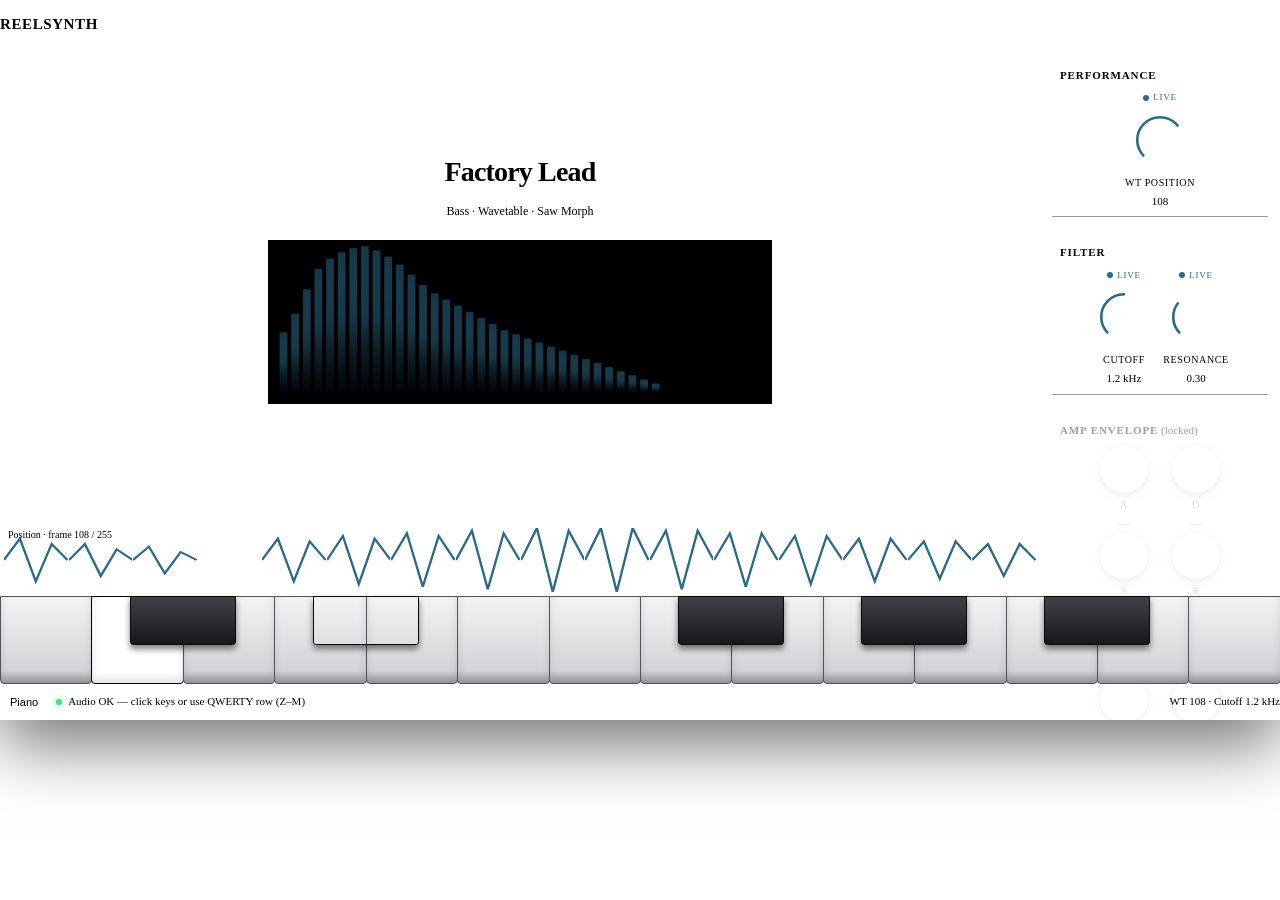
==== brand/mockups/s1-performance.html @ adc5a23c "feat(brand): add S6 HTML/CSS UI mockups for Gate 1 review Static dark-theme mockups for full S6 layo" ====
<!DOCTYPE html>
<html lang="en" data-theme="reelsynth-dark">
<head>
  <meta charset="UTF-8">
  <meta name="viewport" content="width=1280">
  <title>ReelSynth S1 — Performance Mockup</title>
  <link rel="stylesheet" href="mockups.css">
</head>
<body>
  <div class="rs-app rs-app--s1" role="img" aria-label="ReelSynth S1 performance layout mockup">
    <!-- Header: wordmark only -->
    <header class="rs-header">
      <span class="rs-wordmark">ReelSynth</span>
    </header>

    <div class="rs-s1-main">
      <!-- Center: preset hero + WT strip -->
      <main class="rs-s1-center">
        <div class="rs-spectrum-hero">
          <h1 class="rs-spectrum-hero__title">Factory Lead</h1>
          <p class="rs-spectrum-hero__category">Bass · Wavetable · Saw Morph</p>
          <div class="rs-spectrum-hero__viz">
            <svg viewBox="0 0 520 160" width="100%" height="100%" preserveAspectRatio="none">
              <defs>
                <linearGradient id="spec-grad" x1="0" y1="0" x2="0" y2="1">
                  <stop offset="0%" stop-color="#183d50" stop-opacity="0.9"/>
                  <stop offset="50%" stop-color="#2a6b8a" stop-opacity="0.5"/>
                  <stop offset="100%" stop-color="#183d50" stop-opacity="0.1"/>
                </linearGradient>
              </defs>
              <rect width="520" height="160" fill="var(--bg)"/>
              <!-- Static spectrum bars -->
              <rect x="12" y="90" width="8" height="58" fill="url(#spec-grad)" rx="1"/>
              <rect x="24" y="72" width="8" height="76" fill="url(#spec-grad)" rx="1"/>
              <rect x="36" y="48" width="8" height="100" fill="url(#spec-grad)" rx="1"/>
              <rect x="48" y="28" width="8" height="120" fill="url(#spec-grad)" rx="1"/>
              <rect x="60" y="18" width="8" height="130" fill="url(#spec-grad)" rx="1"/>
              <rect x="72" y="12" width="8" height="136" fill="url(#spec-grad)" rx="1"/>
              <rect x="84" y="8" width="8" height="140" fill="url(#spec-grad)" rx="1"/>
              <rect x="96" y="6" width="8" height="142" fill="url(#spec-grad)" rx="1"/>
              <rect x="108" y="10" width="8" height="138" fill="url(#spec-grad)" rx="1"/>
              <rect x="120" y="16" width="8" height="132" fill="url(#spec-grad)" rx="1"/>
              <rect x="132" y="24" width="8" height="124" fill="url(#spec-grad)" rx="1"/>
              <rect x="144" y="34" width="8" height="114" fill="url(#spec-grad)" rx="1"/>
              <rect x="156" y="44" width="8" height="104" fill="url(#spec-grad)" rx="1"/>
              <rect x="168" y="52" width="8" height="96" fill="url(#spec-grad)" rx="1"/>
              <rect x="180" y="58" width="8" height="90" fill="url(#spec-grad)" rx="1"/>
              <rect x="192" y="64" width="8" height="84" fill="url(#spec-grad)" rx="1"/>
              <rect x="204" y="70" width="8" height="78" fill="url(#spec-grad)" rx="1"/>
              <rect x="216" y="76" width="8" height="72" fill="url(#spec-grad)" rx="1"/>
              <rect x="228" y="82" width="8" height="66" fill="url(#spec-grad)" rx="1"/>
              <rect x="240" y="88" width="8" height="60" fill="url(#spec-grad)" rx="1"/>
              <rect x="252" y="92" width="8" height="56" fill="url(#spec-grad)" rx="1"/>
              <rect x="264" y="96" width="8" height="52" fill="url(#spec-grad)" rx="1"/>
              <rect x="276" y="100" width="8" height="48" fill="url(#spec-grad)" rx="1"/>
              <rect x="288" y="104" width="8" height="44" fill="url(#spec-grad)" rx="1"/>
              <rect x="300" y="108" width="8" height="40" fill="url(#spec-grad)" rx="1"/>
              <rect x="312" y="112" width="8" height="36" fill="url(#spec-grad)" rx="1"/>
              <rect x="324" y="116" width="8" height="32" fill="url(#spec-grad)" rx="1"/>
              <rect x="336" y="120" width="8" height="28" fill="url(#spec-grad)" rx="1"/>
              <rect x="348" y="124" width="8" height="24" fill="url(#spec-grad)" rx="1"/>
              <rect x="360" y="128" width="8" height="20" fill="url(#spec-grad)" rx="1"/>
              <rect x="372" y="132" width="8" height="16" fill="url(#spec-grad)" rx="1"/>
              <rect x="384" y="136" width="8" height="12" fill="url(#spec-grad)" rx="1"/>
              <rect x="396" y="140" width="8" height="8" fill="url(#spec-grad)" rx="1"/>
              <!-- Waveform overlay -->
              <path d="M12 80 Q130 20 260 80 T500 80" fill="none" stroke="var(--accent-on)" stroke-width="1.5" opacity="0.6"/>
            </svg>
          </div>
        </div>

        <div class="rs-wt-strip" style="flex-shrink:0;">
          <span class="rs-wt-strip__label">Position · frame 108 / 255</span>
          <div class="rs-wt-strip__frames">
            <div class="rs-wt-frame"><svg viewBox="0 0 40 48" preserveAspectRatio="none"><path d="M0 24 L10 8 L20 40 L30 12 L40 24" fill="none" stroke="var(--accent-ui)" stroke-width="1.5"/></svg></div>
            <div class="rs-wt-frame"><svg viewBox="0 0 40 48" preserveAspectRatio="none"><path d="M0 24 L10 12 L20 36 L30 16 L40 24" fill="none" stroke="var(--accent-ui)" stroke-width="1.5"/></svg></div>
            <div class="rs-wt-frame"><svg viewBox="0 0 40 48" preserveAspectRatio="none"><path d="M0 24 L10 14 L20 34 L30 18 L40 24" fill="none" stroke="var(--accent-ui)" stroke-width="1.5"/></svg></div>
            <div class="rs-wt-frame rs-wt-frame--active"><svg viewBox="0 0 40 48" preserveAspectRatio="none"><path d="M0 24 L10 10 L20 38 L30 14 L40 24" fill="none" stroke="var(--accent)" stroke-width="2"/></svg></div>
            <div class="rs-wt-frame"><svg viewBox="0 0 40 48" preserveAspectRatio="none"><path d="M0 24 L10 8 L20 40 L30 10 L40 24" fill="none" stroke="var(--accent-ui)" stroke-width="1.5"/></svg></div>
            <div class="rs-wt-frame"><svg viewBox="0 0 40 48" preserveAspectRatio="none"><path d="M0 24 L10 6 L20 42 L30 8 L40 24" fill="none" stroke="var(--accent-ui)" stroke-width="1.5"/></svg></div>
            <div class="rs-wt-frame"><svg viewBox="0 0 40 48" preserveAspectRatio="none"><path d="M0 24 L10 4 L20 44 L30 6 L40 24" fill="none" stroke="var(--accent-ui)" stroke-width="1.5"/></svg></div>
            <div class="rs-wt-frame"><svg viewBox="0 0 40 48" preserveAspectRatio="none"><path d="M0 24 L10 2 L20 46 L30 4 L40 24" fill="none" stroke="var(--accent-ui)" stroke-width="1.5"/></svg></div>
            <div class="rs-wt-frame"><svg viewBox="0 0 40 48" preserveAspectRatio="none"><path d="M0 24 L10 0 L20 48 L30 2 L40 24" fill="none" stroke="var(--accent-ui)" stroke-width="1.5"/></svg></div>
            <div class="rs-wt-frame"><svg viewBox="0 0 40 48" preserveAspectRatio="none"><path d="M0 24 L10 0 L20 48 L30 0 L40 24" fill="none" stroke="var(--accent-ui)" stroke-width="1.5"/></svg></div>
            <div class="rs-wt-frame"><svg viewBox="0 0 40 48" preserveAspectRatio="none"><path d="M0 24 L10 2 L20 46 L30 2 L40 24" fill="none" stroke="var(--accent-ui)" stroke-width="1.5"/></svg></div>
            <div class="rs-wt-frame"><svg viewBox="0 0 40 48" preserveAspectRatio="none"><path d="M0 24 L10 4 L20 44 L30 4 L40 24" fill="none" stroke="var(--accent-ui)" stroke-width="1.5"/></svg></div>
            <div class="rs-wt-frame"><svg viewBox="0 0 40 48" preserveAspectRatio="none"><path d="M0 24 L10 6 L20 42 L30 6 L40 24" fill="none" stroke="var(--accent-ui)" stroke-width="1.5"/></svg></div>
            <div class="rs-wt-frame"><svg viewBox="0 0 40 48" preserveAspectRatio="none"><path d="M0 24 L10 8 L20 40 L30 8 L40 24" fill="none" stroke="var(--accent-ui)" stroke-width="1.5"/></svg></div>
            <div class="rs-wt-frame"><svg viewBox="0 0 40 48" preserveAspectRatio="none"><path d="M0 24 L10 10 L20 38 L30 10 L40 24" fill="none" stroke="var(--accent-ui)" stroke-width="1.5"/></svg></div>
            <div class="rs-wt-frame"><svg viewBox="0 0 40 48" preserveAspectRatio="none"><path d="M0 24 L10 12 L20 36 L30 12 L40 24" fill="none" stroke="var(--accent-ui)" stroke-width="1.5"/></svg></div>
          </div>
          <div class="rs-wt-strip__playhead" style="left:42%;"></div>
        </div>
      </main>

      <!-- Right rail: WT + Filter wired; ADSR/LFO disabled -->
      <aside class="rs-col rs-col--right">
        <div style="padding:12px; display:flex; flex-direction:column; gap:12px;">
          <div class="rs-panel">
            <div class="rs-panel__title">Performance</div>
            <div class="rs-knob-row">
              <div class="rs-knob rs-knob--wired">
                <span class="rs-wire-badge">Live</span>
                <div class="rs-knob__dial rs-knob__dial--lg">
                  <svg class="rs-knob__arc" viewBox="0 0 64 64"><circle cx="32" cy="32" r="26" fill="none" stroke="var(--border)" stroke-width="3" stroke-dasharray="130 32" transform="rotate(135 32 32)"/><circle cx="32" cy="32" r="26" fill="none" stroke="var(--accent-ui)" stroke-width="3" stroke-dasharray="85 77" transform="rotate(135 32 32)"/></svg>
                  <div class="rs-knob__pointer" style="transform:rotate(42deg);"></div>
                </div>
                <span class="rs-knob__label">WT Position</span>
                <span class="rs-knob__value">108</span>
              </div>
            </div>
          </div>

          <div class="rs-panel">
            <div class="rs-panel__title">Filter</div>
            <div class="rs-knob-row">
              <div class="rs-knob rs-knob--wired">
                <span class="rs-wire-badge">Live</span>
                <div class="rs-knob__dial rs-knob__dial--lg">
                  <svg class="rs-knob__arc" viewBox="0 0 64 64"><circle cx="32" cy="32" r="26" fill="none" stroke="var(--border)" stroke-width="3" stroke-dasharray="130 32" transform="rotate(135 32 32)"/><circle cx="32" cy="32" r="26" fill="none" stroke="var(--accent-ui)" stroke-width="3" stroke-dasharray="62 100" transform="rotate(135 32 32)"/></svg>
                  <div class="rs-knob__pointer" style="transform:rotate(35deg);"></div>
                </div>
                <span class="rs-knob__label">Cutoff</span>
                <span class="rs-knob__value">1.2 kHz</span>
              </div>
              <div class="rs-knob rs-knob--wired">
                <span class="rs-wire-badge">Live</span>
                <div class="rs-knob__dial rs-knob__dial--lg">
                  <svg class="rs-knob__arc" viewBox="0 0 64 64"><circle cx="32" cy="32" r="26" fill="none" stroke="var(--border)" stroke-width="3" stroke-dasharray="130 32" transform="rotate(135 32 32)"/><circle cx="32" cy="32" r="26" fill="none" stroke="var(--accent-ui)" stroke-width="3" stroke-dasharray="38 124" transform="rotate(135 32 32)"/></svg>
                  <div class="rs-knob__pointer" style="transform:rotate(8deg);"></div>
                </div>
                <span class="rs-knob__label">Resonance</span>
                <span class="rs-knob__value">0.30</span>
              </div>
            </div>
          </div>

          <div class="rs-panel rs-group--disabled">
            <div class="rs-panel__title">Amp Envelope</div>
            <div class="rs-knob-row">
              <div class="rs-knob rs-knob--disabled">
                <div class="rs-knob__dial rs-knob__dial--sm"><div class="rs-knob__pointer" style="transform:rotate(-30deg);"></div></div>
                <span class="rs-knob__label">A</span><span class="rs-knob__value">—</span>
              </div>
              <div class="rs-knob rs-knob--disabled">
                <div class="rs-knob__dial rs-knob__dial--sm"><div class="rs-knob__pointer" style="transform:rotate(10deg);"></div></div>
                <span class="rs-knob__label">D</span><span class="rs-knob__value">—</span>
              </div>
              <div class="rs-knob rs-knob--disabled">
                <div class="rs-knob__dial rs-knob__dial--sm"><div class="rs-knob__pointer" style="transform:rotate(45deg);"></div></div>
                <span class="rs-knob__label">S</span><span class="rs-knob__value">—</span>
              </div>
              <div class="rs-knob rs-knob--disabled">
                <div class="rs-knob__dial rs-knob__dial--sm"><div class="rs-knob__pointer" style="transform:rotate(20deg);"></div></div>
                <span class="rs-knob__label">R</span><span class="rs-knob__value">—</span>
              </div>
            </div>
          </div>

          <div class="rs-panel rs-group--disabled">
            <div class="rs-panel__title">LFO</div>
            <div class="rs-knob-row">
              <div class="rs-knob rs-knob--disabled">
                <div class="rs-knob__dial rs-knob__dial--sm"><div class="rs-knob__pointer" style="transform:rotate(0deg);"></div></div>
                <span class="rs-knob__label">Rate</span><span class="rs-knob__value">—</span>
              </div>
              <div class="rs-knob rs-knob--disabled">
                <div class="rs-knob__dial rs-knob__dial--sm"><div class="rs-knob__pointer" style="transform:rotate(0deg);"></div></div>
                <span class="rs-knob__label">Depth</span><span class="rs-knob__value">—</span>
              </div>
            </div>
          </div>
        </div>
      </aside>
    </div>

    <!-- Piano (toggleable via footer) -->
    <div class="rs-piano-wrap">
      <div class="rs-piano">
        <div class="rs-piano__white">
          <div class="rs-piano__white-key"></div>
          <div class="rs-piano__white-key rs-piano__white-key--active"></div>
          <div class="rs-piano__white-key"></div>
          <div class="rs-piano__white-key"></div>
          <div class="rs-piano__white-key"></div>
          <div class="rs-piano__white-key"></div>
          <div class="rs-piano__white-key"></div>
          <div class="rs-piano__white-key"></div>
          <div class="rs-piano__white-key"></div>
          <div class="rs-piano__white-key"></div>
          <div class="rs-piano__white-key"></div>
          <div class="rs-piano__white-key"></div>
          <div class="rs-piano__white-key"></div>
          <div class="rs-piano__white-key"></div>
        </div>
        <div class="rs-piano__black-keys">
          <div class="rs-piano__black-slot"><div class="rs-piano__black-key"></div></div>
          <div class="rs-piano__black-slot"><div class="rs-piano__black-key rs-piano__black-key--active"></div></div>
          <div class="rs-piano__black-slot"><div class="rs-piano__black-key"></div></div>
          <div class="rs-piano__black-slot"><div class="rs-piano__black-key"></div></div>
          <div class="rs-piano__black-slot"><div class="rs-piano__black-key"></div></div>
          <div class="rs-piano__black-slot"><div class="rs-piano__black-key"></div></div>
          <div class="rs-piano__black-slot"><div class="rs-piano__black-key"></div></div>
        </div>
      </div>
    </div>

    <!-- Footer: piano toggle + status -->
    <footer class="rs-footer">
      <button class="rs-toggle rs-toggle--on" type="button" aria-pressed="true">Piano</button>
      <span class="rs-status"><span class="rs-status__dot"></span>Audio OK — click keys or use QWERTY row (Z–M)</span>
      <span class="mono muted">WT 108 · Cutoff 1.2 kHz</span>
    </footer>
  </div>
</body>
</html>
---- brand/mockups/mockups.css ----
/* ReelSynth S6 mockups — hardware-in-software UI components */

@import url("https://fonts.googleapis.com/css2?family=IBM+Plex+Sans:wght@400;500;600&family=Inter:wght@400;500;600&family=JetBrains+Mono:wght@400;500&display=swap");
@import url("../design/tokens.css");

:root {
  --accent-ui: #2a6b8a;
  --accent-glow: color-mix(in oklch, var(--accent) 35%, transparent);
  --panel-inset: inset 0 1px 0 color-mix(in oklch, white 6%, transparent),
    inset 0 -1px 0 color-mix(in oklch, black 40%, transparent);
  --shadow-panel: 0 1px 0 color-mix(in oklch, white 4%, transparent);
  --grid-unit: 8px;
  --osc-width: 280px;
  --rail-width: 240px;
  --header-h: 48px;
  --footer-h: 36px;
  --knob-sm: 48px;
  --knob-md: 56px;
  --knob-lg: 64px;
}

*,
*::before,
*::after {
  box-sizing: border-box;
}

html,
body {
  margin: 0;
  padding: 0;
  background: var(--bg);
  color: var(--text);
  font-family: var(--font-body);
  font-size: 13px;
  line-height: 1.4;
  -webkit-font-smoothing: antialiased;
}

body {
  min-height: 100vh;
  display: flex;
  align-items: flex-start;
  justify-content: center;
  padding: var(--space-md);
}

h1,
h2,
h3,
h4,
.rs-section-title {
  font-family: var(--font-heading);
  font-weight: 600;
  margin: 0;
  letter-spacing: -0.02em;
}

.mono {
  font-family: var(--font-mono);
  font-size: 11px;
}

.muted {
  color: var(--text-muted);
}

/* ── App shell ─────────────────────────────────────────────── */

.rs-app {
  width: 1280px;
  height: 820px;
  background: var(--bg);
  border: 1px solid var(--border);
  border-radius: var(--radius-sm);
  display: flex;
  flex-direction: column;
  overflow: hidden;
  box-shadow: 0 24px 64px color-mix(in oklch, black 55%, transparent);
}

.rs-app--narrow {
  width: 900px;
  height: 600px;
}

.rs-app--s1 {
  width: 1280px;
  height: 720px;
}

/* ── Header / footer ───────────────────────────────────────── */

.rs-header {
  height: var(--header-h);
  min-height: var(--header-h);
  display: flex;
  align-items: center;
  gap: var(--grid-unit);
  padding: 0 var(--space-sm);
  background: var(--surface2);
  border-bottom: 1px solid var(--border);
}

.rs-wordmark {
  font-family: var(--font-heading);
  font-size: 15px;
  font-weight: 600;
  letter-spacing: 0.04em;
  text-transform: uppercase;
  color: var(--text);
  white-space: nowrap;
}

.rs-header__spacer {
  flex: 1;
}

.rs-preset-bar {
  display: flex;
  align-items: center;
  gap: var(--grid-unit);
}

.rs-preset-name {
  font-family: var(--font-heading);
  font-size: 14px;
  font-weight: 500;
}

.rs-preset-category {
  font-size: 11px;
  color: var(--text-muted);
  padding: 2px 8px;
  border: 1px solid var(--border);
  border-radius: 999px;
  background: var(--bg-muted);
}

.rs-footer {
  height: var(--footer-h);
  min-height: var(--footer-h);
  display: flex;
  align-items: center;
  gap: var(--grid-unit);
  padding: 0 var(--space-sm);
  background: var(--surface2);
  border-top: 1px solid var(--border);
  font-size: 11px;
  color: var(--text-muted);
}

.rs-status {
  flex: 1;
  font-family: var(--font-mono);
}

.rs-status__dot {
  display: inline-block;
  width: 6px;
  height: 6px;
  border-radius: 50%;
  background: #4ade80;
  margin-right: 6px;
  box-shadow: 0 0 6px #4ade80;
}

/* ── Main layout grid ──────────────────────────────────────── */

.rs-main {
  flex: 1;
  display: grid;
  grid-template-columns: var(--osc-width) 1fr var(--rail-width);
  min-height: 0;
  overflow: hidden;
}

.rs-col {
  display: flex;
  flex-direction: column;
  min-height: 0;
  border-right: 1px solid var(--border);
}

.rs-col:last-child {
  border-right: none;
}

.rs-col--center {
  background: var(--bg);
}

/* ── Panels ────────────────────────────────────────────────── */

.rs-panel {
  background: var(--bg-muted);
  border: 1px solid var(--border);
  border-radius: var(--radius-sm);
  padding: var(--grid-unit);
  box-shadow: var(--panel-inset);
}

.rs-panel + .rs-panel {
  margin-top: var(--grid-unit);
}

.rs-panel__title {
  font-family: var(--font-heading);
  font-size: 11px;
  font-weight: 600;
  text-transform: uppercase;
  letter-spacing: 0.08em;
  color: var(--text-muted);
  margin-bottom: var(--grid-unit);
}

.rs-panel__body {
  display: flex;
  flex-direction: column;
  gap: var(--grid-unit);
}

/* ── Tabs ──────────────────────────────────────────────────── */

.rs-tabs {
  display: flex;
  gap: 2px;
  background: var(--surface2);
  border-radius: var(--radius-sm);
  padding: 2px;
  border: 1px solid var(--border);
}

.rs-tab {
  flex: 1;
  text-align: center;
  padding: 6px 8px;
  font-size: 11px;
  font-weight: 500;
  color: var(--text-muted);
  border-radius: 8px;
  cursor: default;
  border: none;
  background: transparent;
}

.rs-tab--active {
  background: var(--accent);
  color: var(--accent-on);
}

.rs-tab:disabled,
.rs-tab--disabled {
  opacity: 0.35;
  pointer-events: none;
}

/* ── Knobs ─────────────────────────────────────────────────── */

.rs-knob-row {
  display: flex;
  flex-wrap: wrap;
  gap: var(--space-sm);
  justify-content: center;
}

.rs-knob {
  display: flex;
  flex-direction: column;
  align-items: center;
  gap: 4px;
  width: 72px;
}

.rs-knob__label {
  font-size: 10px;
  color: var(--text-muted);
  text-transform: uppercase;
  letter-spacing: 0.06em;
}

.rs-knob__dial {
  position: relative;
  border-radius: 50%;
  background: radial-gradient(
    circle at 35% 30%,
    color-mix(in oklch, white 12%, var(--surface2)),
    var(--surface2) 55%,
    color-mix(in oklch, black 30%, var(--bg)) 100%
  );
  border: 1px solid var(--border);
  box-shadow: var(--panel-inset), 0 2px 8px color-mix(in oklch, black 50%, transparent);
}

.rs-knob__dial--sm {
  width: var(--knob-sm);
  height: var(--knob-sm);
}

.rs-knob__dial--md {
  width: var(--knob-md);
  height: var(--knob-md);
}

.rs-knob__dial--lg {
  width: var(--knob-lg);
  height: var(--knob-lg);
}

.rs-knob__arc {
  position: absolute;
  inset: 4px;
}

.rs-knob__pointer {
  position: absolute;
  top: 50%;
  left: 50%;
  width: 2px;
  height: 38%;
  background: var(--text);
  transform-origin: bottom center;
  border-radius: 1px;
  margin-left: -1px;
  margin-top: -38%;
}

.rs-knob__value {
  font-family: var(--font-mono);
  font-size: 11px;
  color: var(--text);
}

.rs-knob--wired .rs-knob__dial {
  border-color: var(--accent-ui);
  box-shadow: var(--panel-inset), 0 0 0 1px color-mix(in oklch, var(--accent-ui) 40%, transparent),
    0 0 12px var(--accent-glow);
}

.rs-knob--disabled {
  opacity: 0.38;
  filter: grayscale(0.6);
}

.rs-knob--disabled .rs-knob__pointer {
  background: var(--text-muted);
}

/* ── Sliders ───────────────────────────────────────────────── */

.rs-slider {
  display: flex;
  flex-direction: column;
  gap: 4px;
}

.rs-slider__label {
  font-size: 10px;
  color: var(--text-muted);
  text-transform: uppercase;
  letter-spacing: 0.06em;
}

.rs-slider__track {
  position: relative;
  height: 6px;
  background: var(--surface2);
  border-radius: 3px;
  border: 1px solid var(--border);
}

.rs-slider__fill {
  position: absolute;
  left: 0;
  top: 0;
  bottom: 0;
  background: linear-gradient(90deg, var(--accent-muted), var(--accent));
  border-radius: 2px;
}

.rs-slider__thumb {
  position: absolute;
  top: 50%;
  width: 12px;
  height: 12px;
  margin-top: -6px;
  margin-left: -6px;
  background: var(--text);
  border: 2px solid var(--accent);
  border-radius: 50%;
  box-shadow: 0 1px 4px color-mix(in oklch, black 60%, transparent);
}

.rs-slider__value {
  font-family: var(--font-mono);
  font-size: 11px;
}

/* ── WT strip ──────────────────────────────────────────────── */

.rs-wt-strip {
  position: relative;
  height: 72px;
  background: var(--surface2);
  border: 1px solid var(--border);
  border-radius: var(--radius-sm);
  display: flex;
  align-items: stretch;
  overflow: hidden;
}

.rs-wt-strip__frames {
  display: flex;
  flex: 1;
  gap: 1px;
  padding: 4px;
}

.rs-wt-frame {
  flex: 1;
  min-width: 0;
  border-radius: 4px;
  background: var(--bg);
  border: 1px solid var(--border);
  position: relative;
  overflow: hidden;
}

.rs-wt-frame svg {
  width: 100%;
  height: 100%;
  display: block;
}

.rs-wt-frame--active {
  border-color: var(--accent-ui);
  box-shadow: 0 0 8px var(--accent-glow);
}

.rs-wt-strip__playhead {
  position: absolute;
  top: 4px;
  bottom: 4px;
  width: 2px;
  background: var(--accent);
  box-shadow: 0 0 8px var(--accent), 0 0 2px var(--accent-on);
  z-index: 2;
  pointer-events: none;
}

.rs-wt-strip__label {
  position: absolute;
  top: 4px;
  left: 8px;
  font-size: 10px;
  color: var(--text-muted);
  z-index: 1;
}

/* ── WT 2D / 3D views ──────────────────────────────────────── */

.rs-wt-views {
  display: grid;
  grid-template-columns: 1fr 1fr;
  gap: var(--grid-unit);
  flex: 1;
  min-height: 0;
}

.rs-wt-view {
  background: var(--surface2);
  border: 1px solid var(--border);
  border-radius: var(--radius-sm);
  position: relative;
  overflow: hidden;
  min-height: 140px;
}

.rs-wt-view__label {
  position: absolute;
  top: 6px;
  left: 8px;
  font-size: 10px;
  color: var(--text-muted);
  text-transform: uppercase;
  letter-spacing: 0.08em;
  z-index: 1;
}

.rs-wt-view svg,
.rs-wt-view canvas {
  width: 100%;
  height: 100%;
  display: block;
}

.rs-wt-3d-mesh {
  width: 100%;
  height: 100%;
  background:
    linear-gradient(135deg, transparent 48%, var(--border) 49%, var(--border) 51%, transparent 52%),
    linear-gradient(45deg, transparent 48%, var(--border) 49%, var(--border) 51%, transparent 52%),
    linear-gradient(180deg, var(--accent-muted) 0%, var(--bg) 40%, var(--surface2) 100%);
  background-size: 24px 24px, 24px 24px, 100% 100%;
  opacity: 0.85;
}

/* ── Spectrum hero (S1) ────────────────────────────────────── */

.rs-spectrum-hero {
  flex: 1;
  display: flex;
  flex-direction: column;
  align-items: center;
  justify-content: center;
  gap: var(--space-sm);
  padding: var(--space-md);
  min-height: 0;
}

.rs-spectrum-hero__title {
  font-family: var(--font-heading);
  font-size: 28px;
  font-weight: 600;
  letter-spacing: -0.03em;
}

.rs-spectrum-hero__category {
  font-size: 12px;
  color: var(--text-muted);
}

.rs-spectrum-hero__viz {
  width: 100%;
  max-width: 520px;
  height: 180px;
  background: var(--surface2);
  border: 1px solid var(--border);
  border-radius: var(--radius-md);
  padding: var(--grid-unit);
}

/* ── Collapsible sections ──────────────────────────────────── */

.rs-section {
  border-top: 1px solid var(--border);
  background: var(--bg-muted);
}

.rs-section__header {
  display: flex;
  align-items: center;
  gap: var(--grid-unit);
  padding: 6px var(--space-sm);
  cursor: default;
  user-select: none;
  background: var(--surface2);
  border-bottom: 1px solid var(--border);
}

.rs-section__chevron {
  width: 12px;
  height: 12px;
  color: var(--text-muted);
  transition: transform 120ms cubic-bezier(0.4, 0, 0.2, 1);
}

.rs-section--collapsed .rs-section__chevron {
  transform: rotate(-90deg);
}

.rs-section--collapsed .rs-section__body {
  display: none;
}

.rs-section__title {
  font-family: var(--font-heading);
  font-size: 11px;
  font-weight: 600;
  text-transform: uppercase;
  letter-spacing: 0.08em;
}

.rs-section__meta {
  margin-left: auto;
  font-size: 10px;
  color: var(--text-muted);
  font-family: var(--font-mono);
}

.rs-section__body {
  padding: var(--grid-unit) var(--space-sm);
}

/* ── Mod matrix ────────────────────────────────────────────── */

.rs-mod-grid {
  display: flex;
  flex-direction: column;
  gap: 2px;
}

.rs-mod-row {
  display: grid;
  grid-template-columns: 100px 1fr 72px 72px 48px;
  gap: var(--grid-unit);
  align-items: center;
  padding: 4px 8px;
  background: var(--bg-muted);
  border: 1px solid var(--border);
  border-radius: 6px;
  font-size: 11px;
}

.rs-mod-row:hover {
  background: color-mix(in oklch, var(--accent) 14%, var(--bg-muted));
}

.rs-mod-row__src,
.rs-mod-row__dst {
  font-family: var(--font-mono);
  font-size: 10px;
}

.rs-mod-cell {
  display: flex;
  align-items: center;
  justify-content: center;
  height: 28px;
  background: var(--surface2);
  border: 1px solid var(--border);
  border-radius: 4px;
  font-family: var(--font-mono);
  font-size: 11px;
  cursor: default;
}

.rs-mod-cell--positive {
  color: #4ade80;
  border-color: color-mix(in oklch, #4ade80 40%, var(--border));
}

.rs-mod-cell--negative {
  color: #f87171;
  border-color: color-mix(in oklch, #f87171 40%, var(--border));
}

.rs-mod-cell--bipolar {
  color: var(--accent-on);
  background: var(--accent-muted);
  border-color: var(--accent-ui);
}

/* ── FX rack ───────────────────────────────────────────────── */

.rs-fx-rack {
  display: flex;
  gap: var(--grid-unit);
  overflow-x: auto;
}

.rs-fx-slot {
  flex: 0 0 160px;
  background: var(--bg-muted);
  border: 1px solid var(--border);
  border-radius: var(--radius-sm);
  padding: var(--grid-unit);
}

.rs-fx-slot__name {
  font-size: 11px;
  font-weight: 600;
  margin-bottom: 4px;
}

.rs-fx-slot__bypass {
  font-size: 10px;
  color: var(--text-muted);
}

.rs-fx-slot--active {
  border-color: var(--accent-ui);
}

/* ── ADSR graph ────────────────────────────────────────────── */

.rs-adsr-graph {
  width: 100%;
  height: 80px;
  background: var(--surface2);
  border: 1px solid var(--border);
  border-radius: var(--radius-sm);
}

/* ── Meter ─────────────────────────────────────────────────── */

.rs-meter {
  display: flex;
  gap: 3px;
  align-items: flex-end;
  height: 48px;
}

.rs-meter__bar {
  flex: 1;
  background: var(--surface2);
  border: 1px solid var(--border);
  border-radius: 2px;
  min-width: 6px;
}

.rs-meter__bar--l {
  height: 72%;
  background: linear-gradient(180deg, #4ade80, var(--accent));
}

.rs-meter__bar--r {
  height: 58%;
  background: linear-gradient(180deg, #4ade80, var(--accent));
}

/* ── Piano ─────────────────────────────────────────────────── */

.rs-piano-wrap {
  border-top: 1px solid var(--border);
  background: var(--surface2);
  padding: var(--grid-unit) var(--space-sm);
}

.rs-piano-wrap--hidden {
  display: none;
}

.rs-piano {
  position: relative;
  height: 88px;
  user-select: none;
}

.rs-piano__white {
  display: flex;
  height: 100%;
}

.rs-piano__white-key {
  flex: 1;
  background: linear-gradient(180deg, #f4f4f5 0%, #d4d4d8 85%, #a1a1aa 100%);
  border: 1px solid #52525b;
  border-radius: 0 0 4px 4px;
  margin-right: -1px;
  position: relative;
  cursor: default;
  box-shadow: inset 0 -4px 8px color-mix(in oklch, black 12%, transparent);
}

.rs-piano__white-key--active {
  background: linear-gradient(180deg, var(--accent-ui) 0%, var(--accent) 100%);
  border-color: var(--accent);
}

.rs-piano__black-keys {
  position: absolute;
  top: 0;
  left: 0;
  right: 0;
  height: 56%;
  pointer-events: none;
  display: flex;
}

.rs-piano__black-slot {
  flex: 1;
  position: relative;
}

.rs-piano__black-key {
  position: absolute;
  width: 58%;
  height: 100%;
  background: linear-gradient(180deg, #3f3f46 0%, #18181b 100%);
  border: 1px solid #09090b;
  border-radius: 0 0 3px 3px;
  right: -29%;
  pointer-events: auto;
  cursor: default;
  box-shadow: 0 4px 6px color-mix(in oklch, black 50%, transparent);
  z-index: 1;
}

.rs-piano__black-key--active {
  background: linear-gradient(180deg, var(--accent-ui) 0%, var(--accent-muted) 100%);
}

/* Black key offsets: after C, D, F, G, A white keys */
.rs-piano__black-slot:nth-child(1) .rs-piano__black-key { right: -29%; }
.rs-piano__black-slot:nth-child(2) .rs-piano__black-key { right: -29%; }
.rs-piano__black-slot:nth-child(3) .rs-piano__black-key { display: none; }
.rs-piano__black-slot:nth-child(4) .rs-piano__black-key { right: -29%; }
.rs-piano__black-slot:nth-child(5) .rs-piano__black-key { right: -29%; }
.rs-piano__black-slot:nth-child(6) .rs-piano__black-key { right: -29%; }
.rs-piano__black-slot:nth-child(7) .rs-piano__black-key { display: none; }

/* ── Toggle / buttons ──────────────────────────────────────── */

.rs-toggle {
  display: inline-flex;
  align-items: center;
  gap: 6px;
  padding: 4px 10px;
  font-size: 11px;
  color: var(--text-muted);
  background: var(--bg-muted);
  border: 1px solid var(--border);
  border-radius: 6px;
  cursor: default;
}

.rs-toggle--on {
  color: var(--accent-on);
  background: var(--accent);
  border-color: var(--accent-ui);
}

.rs-btn {
  padding: 6px 12px;
  font-size: 11px;
  font-weight: 500;
  color: var(--accent-on);
  background: var(--accent);
  border: 1px solid var(--accent-ui);
  border-radius: 6px;
  cursor: default;
}

.rs-btn--ghost {
  color: var(--text);
  background: transparent;
  border-color: var(--border);
}

/* ── Wire indicator (S1) ───────────────────────────────────── */

.rs-wire-badge {
  display: inline-flex;
  align-items: center;
  gap: 4px;
  font-size: 9px;
  font-family: var(--font-mono);
  color: var(--accent-ui);
  text-transform: uppercase;
  letter-spacing: 0.08em;
}

.rs-wire-badge::before {
  content: "";
  width: 6px;
  height: 6px;
  border-radius: 50%;
  background: var(--accent-ui);
  box-shadow: 0 0 6px var(--accent-glow);
}

/* ── S1 layout ─────────────────────────────────────────────── */

.rs-s1-main {
  flex: 1;
  display: grid;
  grid-template-columns: 1fr var(--rail-width);
  min-height: 0;
}

.rs-s1-center {
  display: flex;
  flex-direction: column;
  padding: var(--space-sm);
  gap: var(--grid-unit);
  min-height: 0;
}

/* ── Components gallery page ───────────────────────────────── */

.rs-gallery {
  max-width: 1100px;
  padding: var(--space-lg);
}

.rs-gallery h1 {
  font-size: 24px;
  margin-bottom: var(--space-xs);
}

.rs-gallery__intro {
  color: var(--text-muted);
  margin-bottom: var(--space-lg);
}

.rs-gallery__section {
  margin-bottom: var(--space-lg);
  padding-bottom: var(--space-lg);
  border-bottom: 1px solid var(--border);
}

.rs-gallery__section h2 {
  font-size: 14px;
  margin-bottom: var(--space-sm);
  color: var(--text-muted);
  text-transform: uppercase;
  letter-spacing: 0.06em;
}

.rs-gallery__row {
  display: flex;
  flex-wrap: wrap;
  gap: var(--space-md);
  align-items: flex-end;
}

.rs-gallery__spec {
  font-family: var(--font-mono);
  font-size: 10px;
  color: var(--text-muted);
  margin-top: 4px;
}

/* ── Disabled group ────────────────────────────────────────── */

.rs-group--disabled {
  opacity: 0.38;
  pointer-events: none;
  filter: grayscale(0.5);
}

.rs-group--disabled .rs-panel__title::after {
  content: " (locked)";
  font-weight: 400;
  text-transform: none;
  letter-spacing: 0;
}
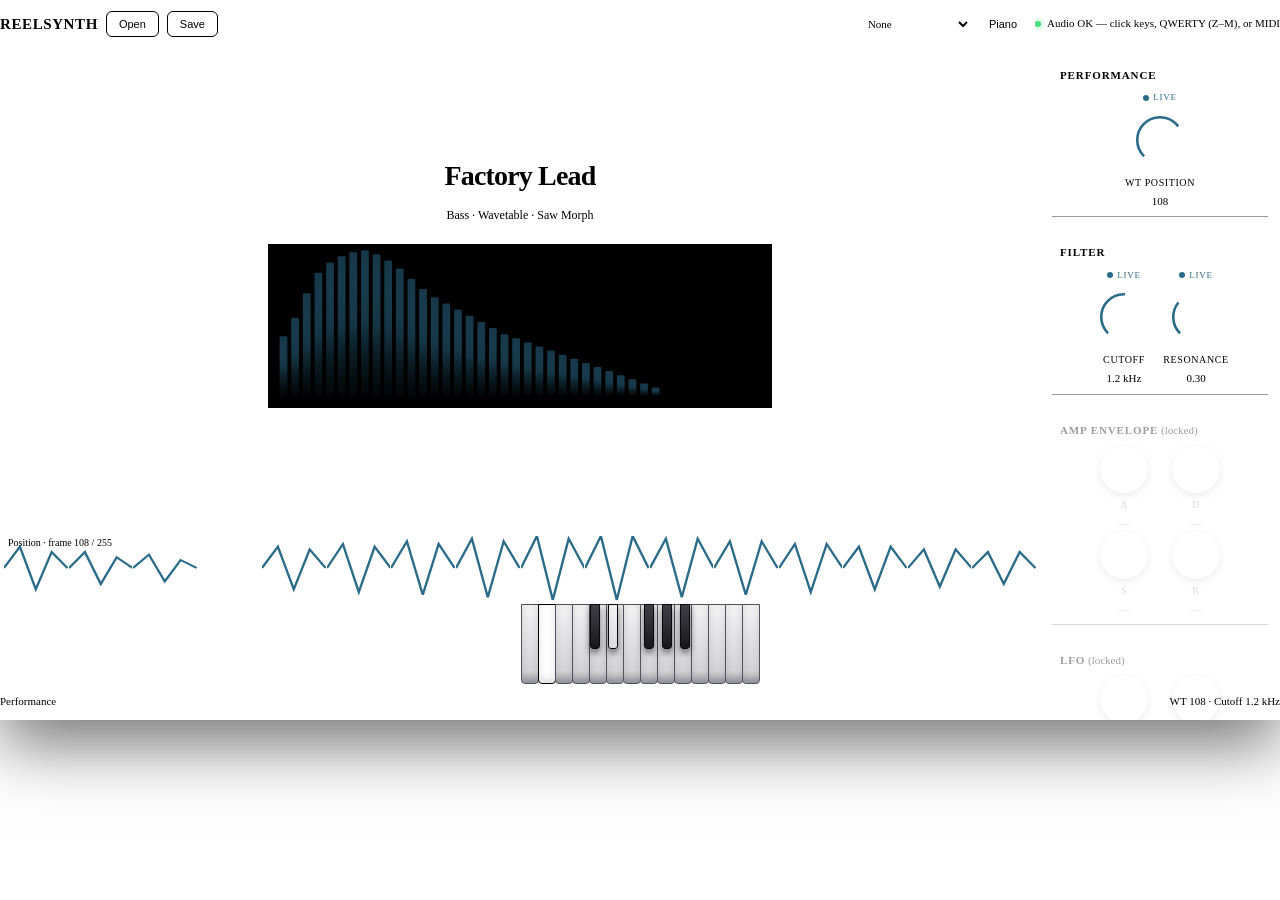
==== commit c252ca61: "feat(ui): complete S1 preset/MIDI shell and S2 WT view stubs Wire Open/Save .reelpreset dialogs, mid" ====
--- a/brand/mockups/s1-performance.html
+++ b/brand/mockups/s1-performance.html
@@ -8,9 +8,18 @@
 </head>
 <body>
   <div class="rs-app rs-app--s1" role="img" aria-label="ReelSynth S1 performance layout mockup">
-    <!-- Header: wordmark only -->
+    <!-- Header: wordmark + file I/O + MIDI + piano toggle + status -->
     <header class="rs-header">
       <span class="rs-wordmark">ReelSynth</span>
+      <button class="rs-btn rs-btn--ghost" type="button">Open</button>
+      <button class="rs-btn rs-btn--ghost" type="button">Save</button>
+      <div class="rs-header__spacer"></div>
+      <select class="rs-midi-select" aria-label="MIDI input">
+        <option>None</option>
+        <option>IAC Driver Bus 1</option>
+      </select>
+      <button class="rs-toggle rs-toggle--on" type="button" aria-pressed="true">Piano</button>
+      <span class="rs-status"><span class="rs-status__dot"></span>Audio OK — click keys, QWERTY (Z–M), or MIDI</span>
     </header>
 
     <div class="rs-s1-main">
@@ -205,11 +214,10 @@
       </div>
     </div>
 
-    <!-- Footer: piano toggle + status -->
+    <!-- Footer: param telemetry -->
     <footer class="rs-footer">
-      <button class="rs-toggle rs-toggle--on" type="button" aria-pressed="true">Piano</button>
-      <span class="rs-status"><span class="rs-status__dot"></span>Audio OK — click keys or use QWERTY row (Z–M)</span>
-      <span class="mono muted">WT 108 · Cutoff 1.2 kHz</span>
+      <span class="mono muted">Performance</span>
+      <span class="mono muted" style="margin-left:auto;">WT 108 · Cutoff 1.2 kHz</span>
     </footer>
   </div>
 </body>
--- a/brand/mockups/mockups.css
+++ b/brand/mockups/mockups.css
@@ -17,6 +17,10 @@
   --knob-sm: 48px;
   --knob-md: 56px;
   --knob-lg: 64px;
+  --piano-h: 80px;
+  --piano-white-w: 18px;
+  --piano-black-w-ratio: 0.58;
+  --piano-black-h-ratio: 0.56;
 }
 
 *,
@@ -733,8 +737,10 @@
 
 .rs-piano {
   position: relative;
-  height: 88px;
+  height: var(--piano-h);
   user-select: none;
+  display: flex;
+  justify-content: center;
 }
 
 .rs-piano__white {
@@ -743,7 +749,8 @@
 }
 
 .rs-piano__white-key {
-  flex: 1;
+  flex: 0 0 var(--piano-white-w);
+  width: var(--piano-white-w);
   background: linear-gradient(180deg, #f4f4f5 0%, #d4d4d8 85%, #a1a1aa 100%);
   border: 1px solid #52525b;
   border-radius: 0 0 4px 4px;
@@ -761,21 +768,22 @@
 .rs-piano__black-keys {
   position: absolute;
   top: 0;
-  left: 0;
-  right: 0;
-  height: 56%;
+  left: 50%;
+  transform: translateX(-50%);
+  height: calc(var(--piano-h) * var(--piano-black-h-ratio));
   pointer-events: none;
   display: flex;
 }
 
 .rs-piano__black-slot {
-  flex: 1;
+  flex: 0 0 var(--piano-white-w);
+  width: var(--piano-white-w);
   position: relative;
 }
 
 .rs-piano__black-key {
   position: absolute;
-  width: 58%;
+  width: calc(var(--piano-white-w) * var(--piano-black-w-ratio));
   height: 100%;
   background: linear-gradient(180deg, #3f3f46 0%, #18181b 100%);
   border: 1px solid #09090b;
@@ -838,6 +846,28 @@
   border-color: var(--border);
 }
 
+.rs-midi-select {
+  padding: 4px 8px;
+  font-size: 11px;
+  font-family: var(--font-mono);
+  color: var(--text-muted);
+  background: var(--bg-muted);
+  border: 1px solid var(--border);
+  border-radius: 6px;
+  max-width: 160px;
+}
+
+.rs-header .rs-status {
+  flex: 0 1 auto;
+  max-width: 280px;
+  overflow: hidden;
+  text-overflow: ellipsis;
+  white-space: nowrap;
+  font-family: var(--font-mono);
+  font-size: 11px;
+  color: var(--text-muted);
+}
+
 /* ── Wire indicator (S1) ───────────────────────────────────── */
 
 .rs-wire-badge {
